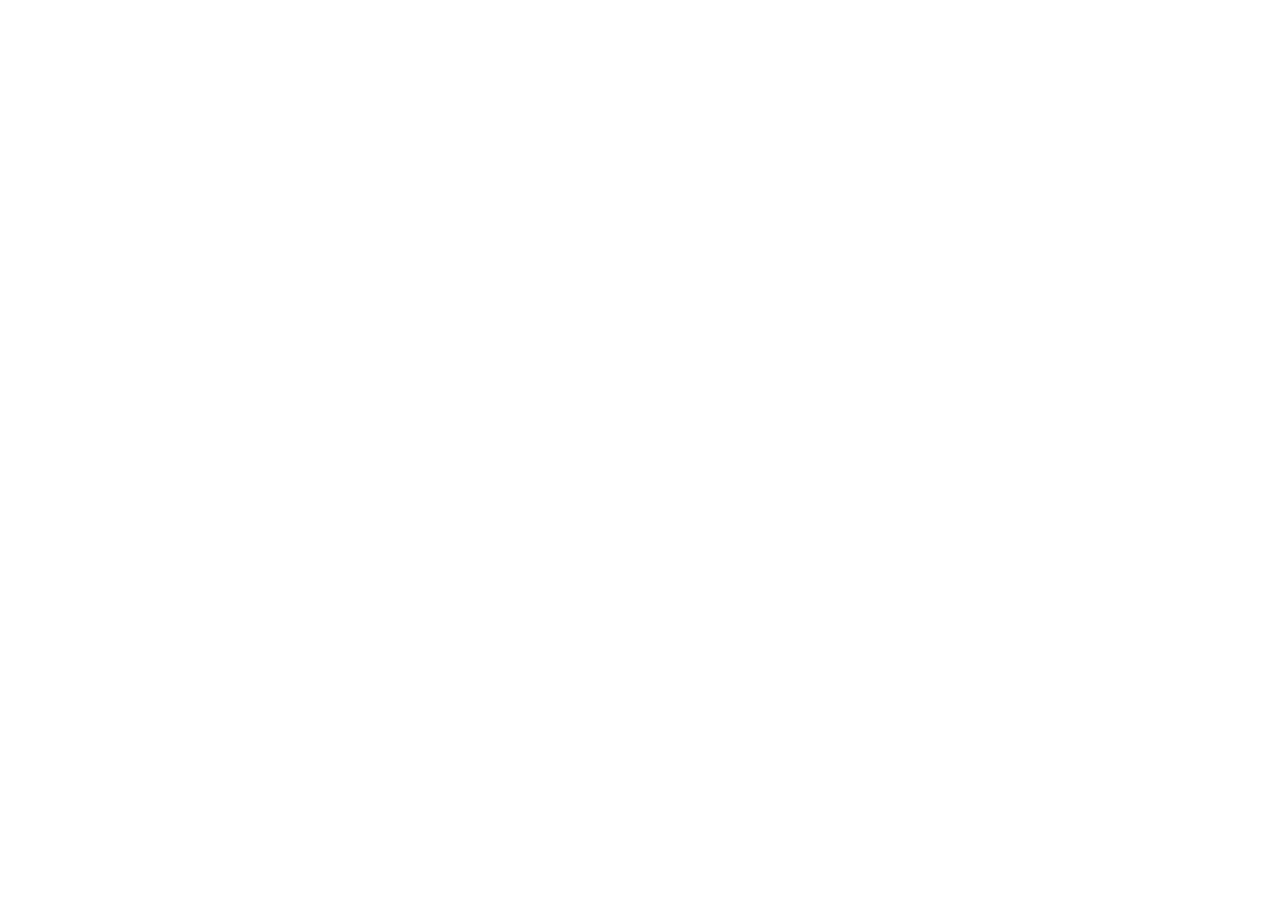
==== index.html @ 81ff63ae "Move frontend files to root for GitHub Pages" ====
<!DOCTYPE html>
<html lang="en">
<head>
  <meta charset="UTF-8" />
  <meta name="viewport" content="width=device-width, initial-scale=1.0" />
  <title>CleanTrack - Ward-Level Waste Pickup Reliability Tracker | Vijayawada</title>
  <meta name="description" content="Geospatial waste monitoring platform correlating municipal schedules, vehicle GPS logs, and geotagged citizen complaints with operator verification workflows in Vijayawada." />
  
  <!-- Modern Typography (Inter) -->
  <link rel="preconnect" href="https://fonts.googleapis.com" />
  <link rel="preconnect" href="https://fonts.gstatic.com" crossorigin />
  <link href="https://fonts.googleapis.com/css2?family=Inter:wght@400;500;600;700;800;900&display=swap" rel="stylesheet" />
  
  <!-- Leaflet CSS (Local first with fallback) -->
  <link rel="stylesheet" href="/static/vendor/leaflet.css" onerror="this.onerror=null;this.href='https://unpkg.com/leaflet@1.9.4/dist/leaflet.css';" />
  
  <!-- CleanTrack Design System (Green & White) -->
  <link rel="stylesheet" href="/static/style.css" />
</head>
<body>
  <!-- Root React Mount Node -->
  <div id="root"></div>

  <!-- Leaflet JS (Local first with CDN fallback) -->
  <script src="/static/vendor/leaflet.js" onerror="this.onerror=null;this.src='https://unpkg.com/leaflet@1.9.4/dist/leaflet.js';"></script>
  
  <!-- React 18 & ReactDOM (Local first with CDN fallback) -->
  <script src="/static/vendor/react.min.js" onerror="this.onerror=null;this.src='https://unpkg.com/react@18/umd/react.production.min.js';"></script>
  <script src="/static/vendor/react-dom.min.js" onerror="this.onerror=null;this.src='https://unpkg.com/react-dom@18/umd/react-dom.production.min.js';"></script>
  
  <!-- Babel Standalone (Local first with CDN fallback) -->
  <script src="/static/vendor/babel.min.js" onerror="this.onerror=null;this.src='https://unpkg.com/@babel/standalone/babel.min.js';"></script>

  <!-- CleanTrack Main React Component -->
  <script type="text/babel" src="/static/app.jsx"></script>
</body>
</html>
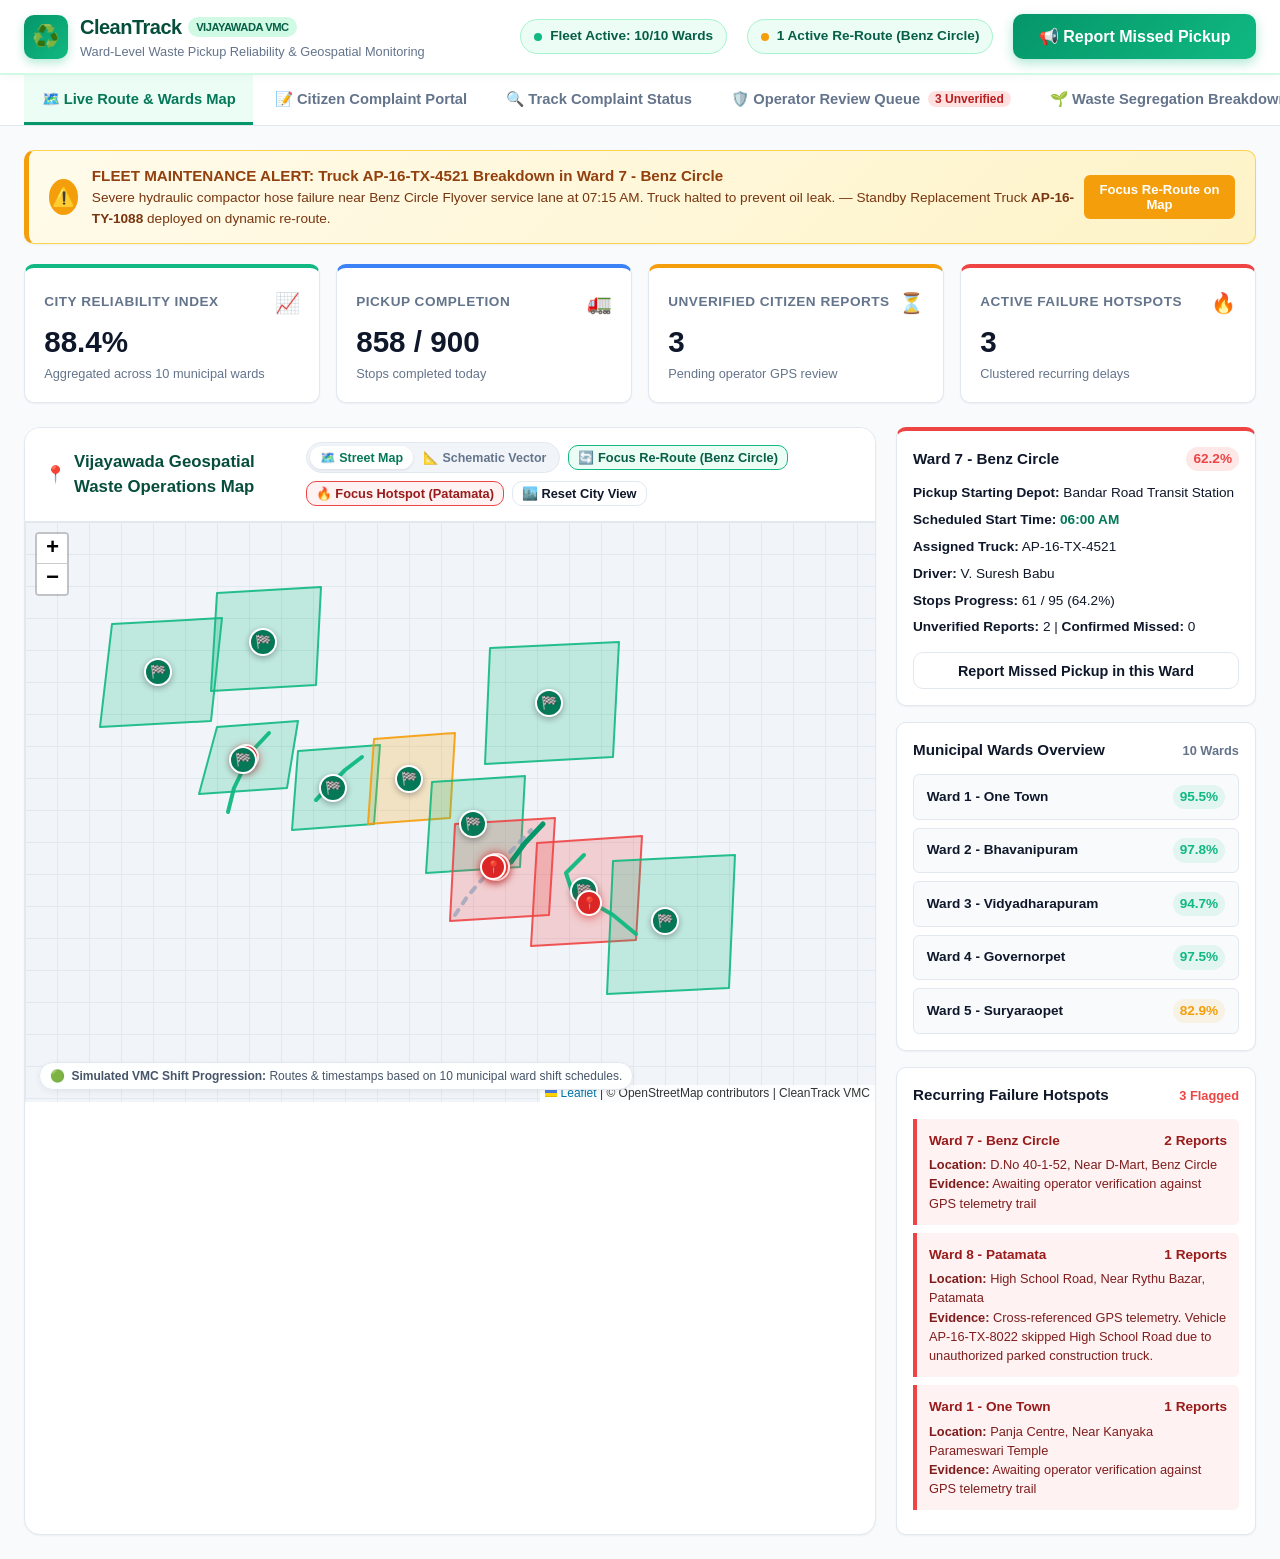
==== commit 22f3f60c: "Update project structure and fix GitHub Pages layout" ====
--- a/index.html
+++ b/index.html
@@ -11,27 +11,27 @@
   <link rel="preconnect" href="https://fonts.gstatic.com" crossorigin />
   <link href="https://fonts.googleapis.com/css2?family=Inter:wght@400;500;600;700;800;900&display=swap" rel="stylesheet" />
   
-  <!-- Leaflet CSS (Local first with fallback) -->
-  <link rel="stylesheet" href="/static/vendor/leaflet.css" onerror="this.onerror=null;this.href='https://unpkg.com/leaflet@1.9.4/dist/leaflet.css';" />
+  <!-- Leaflet CSS -->
+  <link rel="stylesheet" href="./frontend/vendor/leaflet.css" onerror="this.onerror=null;this.href='./vendor/leaflet.css';if(!this.href)this.href='https://unpkg.com/leaflet@1.9.4/dist/leaflet.css';" />
   
-  <!-- CleanTrack Design System (Green & White) -->
-  <link rel="stylesheet" href="/static/style.css" />
+  <!-- CleanTrack Design System (Green & White Theme) -->
+  <link rel="stylesheet" href="./frontend/style.css" onerror="this.onerror=null;this.href='./style.css';" />
 </head>
 <body>
   <!-- Root React Mount Node -->
   <div id="root"></div>
 
-  <!-- Leaflet JS (Local first with CDN fallback) -->
-  <script src="/static/vendor/leaflet.js" onerror="this.onerror=null;this.src='https://unpkg.com/leaflet@1.9.4/dist/leaflet.js';"></script>
+  <!-- Leaflet JS -->
+  <script src="./frontend/vendor/leaflet.js" onerror="this.onerror=null;this.src='./vendor/leaflet.js';if(!this.src)this.src='https://unpkg.com/leaflet@1.9.4/dist/leaflet.js';"></script>
   
-  <!-- React 18 & ReactDOM (Local first with CDN fallback) -->
-  <script src="/static/vendor/react.min.js" onerror="this.onerror=null;this.src='https://unpkg.com/react@18/umd/react.production.min.js';"></script>
-  <script src="/static/vendor/react-dom.min.js" onerror="this.onerror=null;this.src='https://unpkg.com/react-dom@18/umd/react-dom.production.min.js';"></script>
+  <!-- React 18 & ReactDOM -->
+  <script src="./frontend/vendor/react.min.js" onerror="this.onerror=null;this.src='./vendor/react.min.js';if(!this.src)this.src='https://unpkg.com/react@18/umd/react.production.min.js';"></script>
+  <script src="./frontend/vendor/react-dom.min.js" onerror="this.onerror=null;this.src='./vendor/react-dom.min.js';if(!this.src)this.src='https://unpkg.com/react-dom@18/umd/react-dom.production.min.js';"></script>
   
-  <!-- Babel Standalone (Local first with CDN fallback) -->
-  <script src="/static/vendor/babel.min.js" onerror="this.onerror=null;this.src='https://unpkg.com/@babel/standalone/babel.min.js';"></script>
+  <!-- Babel Standalone for JSX interpretation -->
+  <script src="./frontend/vendor/babel.min.js" onerror="this.onerror=null;this.src='./vendor/babel.min.js';if(!this.src)this.src='https://unpkg.com/@babel/standalone/babel.min.js';"></script>
 
   <!-- CleanTrack Main React Component -->
-  <script type="text/babel" src="/static/app.jsx"></script>
+  <script type="text/babel" src="./frontend/app.jsx" onerror="this.onerror=null;this.src='./app.jsx';"></script>
 </body>
 </html>
--- a/style.css
+++ b/style.css
@@ -0,0 +1,998 @@
+/* ==========================================================================
+   CleanTrack: Ward-Level Waste Pickup Reliability Tracker
+   Design System: Fresh Emerald Green (#10B981, #059669, #047857) & Pure White
+   ========================================================================== */
+
+:root {
+  --primary-50: #ecfdf5;
+  --primary-100: #d1fae5;
+  --primary-200: #a7f3d0;
+  --primary-300: #6ee7b7;
+  --primary-400: #34d399;
+  --primary-500: #10b981;
+  --primary-600: #059669;
+  --primary-700: #047857;
+  --primary-800: #065f46;
+  --primary-900: #064e3b;
+  
+  --surface-bg: #f8fafc;
+  --surface-card: #ffffff;
+  --surface-border: #e2e8f0;
+  
+  --text-main: #0f172a;
+  --text-muted: #64748b;
+  --text-sub: #475569;
+  
+  --accent-amber: #f59e0b;
+  --accent-red: #ef4444;
+  --accent-blue: #3b82f6;
+  
+  --shadow-sm: 0 1px 2px 0 rgb(0 0 0 / 0.05);
+  --shadow-md: 0 4px 6px -1px rgb(0 0 0 / 0.08), 0 2px 4px -2px rgb(0 0 0 / 0.05);
+  --shadow-lg: 0 10px 15px -3px rgb(0 0 0 / 0.08), 0 4px 6px -4px rgb(0 0 0 / 0.05);
+  --shadow-emerald: 0 10px 25px -5px rgba(16, 185, 129, 0.25);
+  
+  --radius-sm: 6px;
+  --radius-md: 10px;
+  --radius-lg: 16px;
+  --radius-full: 9999px;
+  
+  --font-sans: 'Inter', -apple-system, BlinkMacSystemFont, 'Segoe UI', Roboto, sans-serif;
+}
+
+* {
+  box-sizing: border-box;
+  margin: 0;
+  padding: 0;
+}
+
+body {
+  font-family: var(--font-sans);
+  background-color: var(--surface-bg);
+  color: var(--text-main);
+  line-height: 1.5;
+  -webkit-font-smoothing: antialiased;
+}
+
+/* App Header */
+.ct-navbar {
+  background: #ffffff;
+  border-bottom: 2px solid var(--primary-100);
+  position: sticky;
+  top: 0;
+  z-index: 1000;
+  box-shadow: 0 2px 8px rgba(0,0,0,0.03);
+}
+
+.ct-navbar-container {
+  max-width: 1400px;
+  margin: 0 auto;
+  padding: 0.75rem 1.5rem;
+  display: flex;
+  justify-content: space-between;
+  align-items: center;
+}
+
+.ct-brand {
+  display: flex;
+  align-items: center;
+  gap: 0.75rem;
+  text-decoration: none;
+}
+
+.ct-logo-badge {
+  background: linear-gradient(135deg, var(--primary-600), var(--primary-500));
+  color: white;
+  width: 44px;
+  height: 44px;
+  border-radius: var(--radius-md);
+  display: flex;
+  align-items: center;
+  justify-content: center;
+  font-size: 1.4rem;
+  box-shadow: 0 4px 10px rgba(16, 185, 129, 0.3);
+}
+
+.ct-brand-title {
+  font-size: 1.25rem;
+  font-weight: 800;
+  color: var(--primary-900);
+  letter-spacing: -0.5px;
+  display: flex;
+  align-items: center;
+  gap: 0.4rem;
+}
+
+.ct-brand-tag {
+  background: var(--primary-100);
+  color: var(--primary-800);
+  font-size: 0.7rem;
+  font-weight: 700;
+  padding: 2px 8px;
+  border-radius: var(--radius-full);
+  text-transform: uppercase;
+}
+
+.ct-brand-sub {
+  font-size: 0.8rem;
+  color: var(--text-muted);
+}
+
+/* Header Live Tickers */
+.ct-header-metrics {
+  display: flex;
+  align-items: center;
+  gap: 1.25rem;
+}
+
+.ct-live-pill {
+  display: flex;
+  align-items: center;
+  gap: 0.5rem;
+  background: var(--primary-50);
+  border: 1px solid var(--primary-200);
+  padding: 0.4rem 0.8rem;
+  border-radius: var(--radius-full);
+  font-size: 0.85rem;
+  font-weight: 600;
+  color: var(--primary-800);
+}
+
+.ct-pulse-dot {
+  width: 8px;
+  height: 8px;
+  background-color: var(--primary-500);
+  border-radius: 50%;
+  box-shadow: 0 0 0 0 rgba(16, 185, 129, 0.7);
+  animation: pulse-ring 1.8s infinite;
+}
+
+.ct-pulse-dot.warning {
+  background-color: var(--accent-amber);
+  box-shadow: 0 0 0 0 rgba(245, 158, 11, 0.7);
+}
+
+@keyframes pulse-ring {
+  0% { transform: scale(0.95); box-shadow: 0 0 0 0 rgba(16, 185, 129, 0.7); }
+  70% { transform: scale(1); box-shadow: 0 0 0 6px rgba(16, 185, 129, 0); }
+  100% { transform: scale(0.95); box-shadow: 0 0 0 0 rgba(16, 185, 129, 0); }
+}
+
+/* Nav Tabs */
+.ct-nav-tabs-wrapper {
+  background: white;
+  border-bottom: 1px solid var(--surface-border);
+}
+
+.ct-nav-tabs {
+  max-width: 1400px;
+  margin: 0 auto;
+  display: flex;
+  gap: 0.25rem;
+  padding: 0 1.5rem;
+  overflow-x: auto;
+}
+
+.ct-tab-btn {
+  background: none;
+  border: none;
+  padding: 0.9rem 1.1rem;
+  font-size: 0.92rem;
+  font-weight: 600;
+  color: var(--text-muted);
+  cursor: pointer;
+  display: flex;
+  align-items: center;
+  gap: 0.5rem;
+  border-bottom: 3px solid transparent;
+  transition: all 0.2s ease;
+  white-space: nowrap;
+}
+
+.ct-tab-btn:hover {
+  color: var(--primary-700);
+  background-color: var(--primary-50);
+}
+
+.ct-tab-btn.active {
+  color: var(--primary-700);
+  border-bottom-color: var(--primary-600);
+  background-color: var(--primary-50);
+}
+
+.ct-tab-badge {
+  background: var(--primary-100);
+  color: var(--primary-800);
+  font-size: 0.75rem;
+  padding: 1px 7px;
+  border-radius: var(--radius-full);
+}
+
+.ct-tab-badge.alert {
+  background: #fee2e2;
+  color: #b91c1c;
+}
+
+/* Main Container */
+.ct-main-content {
+  max-width: 1400px;
+  margin: 1.5rem auto;
+  padding: 0 1.5rem;
+}
+
+/* Maintenance Emergency Banner */
+.ct-maintenance-banner {
+  background: linear-gradient(135deg, #fffbeb, #fef3c7);
+  border: 1px solid #fcd34d;
+  border-left: 5px solid #f59e0b;
+  border-radius: var(--radius-md);
+  padding: 0.9rem 1.25rem;
+  margin-bottom: 1.25rem;
+  display: flex;
+  align-items: center;
+  justify-content: space-between;
+  box-shadow: var(--shadow-sm);
+}
+
+.ct-banner-left {
+  display: flex;
+  align-items: center;
+  gap: 0.85rem;
+}
+
+.ct-banner-icon {
+  width: 36px;
+  height: 36px;
+  border-radius: 50%;
+  background: #f59e0b;
+  color: white;
+  display: flex;
+  align-items: center;
+  justify-content: center;
+  font-size: 1.2rem;
+}
+
+.ct-banner-title {
+  font-size: 0.95rem;
+  font-weight: 700;
+  color: #92400e;
+}
+
+.ct-banner-desc {
+  font-size: 0.85rem;
+  color: #78350f;
+}
+
+.ct-banner-action-btn {
+  background: #f59e0b;
+  color: white;
+  border: none;
+  padding: 0.45rem 0.9rem;
+  font-size: 0.82rem;
+  font-weight: 700;
+  border-radius: var(--radius-sm);
+  cursor: pointer;
+}
+
+.ct-banner-action-btn:hover {
+  background: #d97706;
+}
+
+/* Stats Cards Grid */
+.ct-stats-grid {
+  display: grid;
+  grid-template-columns: repeat(auto-fit, minmax(220px, 1fr));
+  gap: 1rem;
+  margin-bottom: 1.5rem;
+}
+
+.ct-stat-card {
+  background: var(--surface-card);
+  border: 1px solid var(--surface-border);
+  border-radius: var(--radius-md);
+  padding: 1.2rem;
+  box-shadow: var(--shadow-sm);
+  transition: transform 0.2s, box-shadow 0.2s;
+}
+
+.ct-stat-card:hover {
+  transform: translateY(-2px);
+  box-shadow: var(--shadow-md);
+}
+
+.ct-stat-card.emerald {
+  border-top: 4px solid var(--primary-500);
+}
+
+.ct-stat-card.blue {
+  border-top: 4px solid var(--accent-blue);
+}
+
+.ct-stat-card.amber {
+  border-top: 4px solid var(--accent-amber);
+}
+
+.ct-stat-card.red {
+  border-top: 4px solid var(--accent-red);
+}
+
+.ct-stat-header {
+  display: flex;
+  justify-content: space-between;
+  align-items: center;
+  margin-bottom: 0.5rem;
+}
+
+.ct-stat-label {
+  font-size: 0.85rem;
+  font-weight: 600;
+  color: var(--text-muted);
+  text-transform: uppercase;
+  letter-spacing: 0.5px;
+}
+
+.ct-stat-icon {
+  font-size: 1.25rem;
+}
+
+.ct-stat-val {
+  font-size: 1.85rem;
+  font-weight: 800;
+  color: var(--text-main);
+  line-height: 1.1;
+}
+
+.ct-stat-sub {
+  font-size: 0.8rem;
+  color: var(--text-muted);
+  margin-top: 0.35rem;
+}
+
+/* Map Section */
+.ct-map-layout {
+  display: grid;
+  grid-template-columns: 1fr 360px;
+  gap: 1.25rem;
+  margin-bottom: 1.5rem;
+}
+
+@media (max-width: 1024px) {
+  .ct-map-layout {
+    grid-template-columns: 1fr;
+  }
+}
+
+.ct-map-card {
+  background: white;
+  border: 1px solid var(--surface-border);
+  border-radius: var(--radius-lg);
+  overflow: hidden;
+  box-shadow: var(--shadow-sm);
+  position: relative;
+}
+
+.ct-map-header {
+  padding: 0.9rem 1.25rem;
+  background: white;
+  border-bottom: 1px solid var(--surface-border);
+  display: flex;
+  justify-content: space-between;
+  align-items: center;
+}
+
+.ct-map-title {
+  font-size: 1.05rem;
+  font-weight: 700;
+  color: var(--primary-900);
+  display: flex;
+  align-items: center;
+  gap: 0.5rem;
+}
+
+.ct-map-legend {
+  display: flex;
+  gap: 1rem;
+  font-size: 0.8rem;
+  font-weight: 600;
+}
+
+.ct-legend-item {
+  display: flex;
+  align-items: center;
+  gap: 0.35rem;
+}
+
+.ct-legend-color {
+  width: 12px;
+  height: 12px;
+  border-radius: 3px;
+}
+
+#leaflet-map {
+  height: 580px;
+  width: 100%;
+  z-index: 10;
+  background-color: #f1f5f9;
+  background-image: 
+    linear-gradient(#e2e8f0 1px, transparent 1px),
+    linear-gradient(to right, #e2e8f0 1px, #f1f5f9 1px);
+  background-size: 32px 32px;
+  position: relative;
+}
+
+/* Fallback & Vector Schematic Map */
+.ct-schematic-wrapper {
+  height: 580px;
+  width: 100%;
+  background: #f8fafc;
+  background-image: 
+    radial-gradient(#cbd5e1 1.2px, transparent 1.2px),
+    linear-gradient(to bottom, rgba(241, 245, 249, 0.9), rgba(248, 250, 252, 0.95));
+  background-size: 28px 28px, 100% 100%;
+  position: relative;
+  overflow: hidden;
+  display: flex;
+  flex-direction: column;
+}
+
+.ct-schematic-svg {
+  width: 100%;
+  height: 100%;
+  filter: drop-shadow(0 4px 12px rgba(0, 0, 0, 0.05));
+}
+
+.ct-schematic-ward {
+  transition: all 0.25s ease;
+  cursor: pointer;
+}
+
+.ct-schematic-ward:hover {
+  filter: brightness(1.08) drop-shadow(0 4px 8px rgba(16, 185, 129, 0.3));
+  stroke-width: 3.5px;
+}
+
+.ct-schematic-ward.selected {
+  stroke-width: 4px;
+  stroke: #064e3b;
+  filter: drop-shadow(0 0 12px rgba(5, 150, 105, 0.5));
+}
+
+.ct-schematic-road {
+  stroke: #cbd5e1;
+  stroke-width: 3;
+  stroke-linecap: round;
+  fill: none;
+}
+
+.ct-schematic-arterial {
+  stroke: #94a3b8;
+  stroke-width: 5;
+  stroke-linecap: round;
+  fill: none;
+}
+
+.ct-schematic-river {
+  fill: none;
+  stroke: #93c5fd;
+  stroke-width: 38;
+  stroke-linecap: round;
+  stroke-linejoin: round;
+  opacity: 0.85;
+}
+
+.ct-schematic-river-inner {
+  fill: none;
+  stroke: #60a5fa;
+  stroke-width: 24;
+  stroke-linecap: round;
+  stroke-linejoin: round;
+  opacity: 0.9;
+}
+
+.ct-schematic-barrage {
+  stroke: #475569;
+  stroke-width: 6;
+  stroke-dasharray: 4, 3;
+}
+
+.ct-route-normal {
+  stroke: #10b981;
+  stroke-width: 4;
+  fill: none;
+  stroke-linecap: round;
+}
+
+.ct-route-broken {
+  stroke: #f43f5e;
+  stroke-width: 4;
+  stroke-dasharray: 6, 6;
+  fill: none;
+  opacity: 0.75;
+}
+
+.ct-route-active {
+  stroke: #059669;
+  stroke-width: 5;
+  fill: none;
+  stroke-linecap: round;
+  animation: dash-flow 1.5s linear infinite;
+}
+
+@keyframes dash-flow {
+  0% { stroke-dashoffset: 24; }
+  100% { stroke-dashoffset: 0; }
+}
+
+/* Map Disclaimer & Mode Pills */
+.ct-map-banner-sim {
+  position: absolute;
+  bottom: 12px;
+  left: 14px;
+  background: rgba(255, 255, 255, 0.92);
+  backdrop-filter: blur(4px);
+  border: 1px solid var(--surface-border);
+  padding: 4px 10px;
+  border-radius: var(--radius-full);
+  font-size: 0.75rem;
+  color: var(--text-sub);
+  display: flex;
+  align-items: center;
+  gap: 0.4rem;
+  box-shadow: 0 2px 6px rgba(0, 0, 0, 0.06);
+  z-index: 100;
+}
+
+.ct-map-view-pills {
+  display: flex;
+  background: #f1f5f9;
+  padding: 3px;
+  border-radius: var(--radius-full);
+  border: 1px solid var(--surface-border);
+}
+
+.ct-mode-btn {
+  border: none;
+  background: none;
+  padding: 4px 10px;
+  font-size: 0.78rem;
+  font-weight: 700;
+  color: var(--text-muted);
+  border-radius: var(--radius-full);
+  cursor: pointer;
+  transition: all 0.15s ease;
+}
+
+.ct-mode-btn.active {
+  background: white;
+  color: var(--primary-700);
+  box-shadow: 0 1px 3px rgba(0, 0, 0, 0.1);
+}
+
+/* Map Sidebar */
+.ct-map-sidebar {
+  display: flex;
+  flex-direction: column;
+  gap: 1rem;
+}
+
+.ct-side-card {
+  background: white;
+  border: 1px solid var(--surface-border);
+  border-radius: var(--radius-md);
+  padding: 1rem;
+  box-shadow: var(--shadow-sm);
+}
+
+.ct-side-title {
+  font-size: 0.95rem;
+  font-weight: 700;
+  color: var(--text-main);
+  margin-bottom: 0.75rem;
+  display: flex;
+  align-items: center;
+  justify-content: space-between;
+}
+
+.ct-ward-list {
+  max-height: 260px;
+  overflow-y: auto;
+  display: flex;
+  flex-direction: column;
+  gap: 0.5rem;
+}
+
+.ct-ward-item {
+  padding: 0.6rem 0.8rem;
+  background: var(--surface-bg);
+  border: 1px solid var(--surface-border);
+  border-radius: var(--radius-sm);
+  cursor: pointer;
+  transition: all 0.15s;
+  display: flex;
+  justify-content: space-between;
+  align-items: center;
+}
+
+.ct-ward-item:hover, .ct-ward-item.selected {
+  border-color: var(--primary-500);
+  background: var(--primary-50);
+}
+
+.ct-ward-name {
+  font-size: 0.85rem;
+  font-weight: 600;
+}
+
+.ct-ward-score {
+  font-size: 0.85rem;
+  font-weight: 800;
+  padding: 2px 7px;
+  border-radius: var(--radius-full);
+}
+
+/* Hotspot List */
+.ct-hotspot-item {
+  padding: 0.75rem;
+  border-left: 4px solid var(--accent-red);
+  background: #fef2f2;
+  border-radius: 0 var(--radius-sm) var(--radius-sm) 0;
+  margin-bottom: 0.5rem;
+}
+
+.ct-hotspot-header {
+  display: flex;
+  justify-content: space-between;
+  font-size: 0.85rem;
+  font-weight: 700;
+  color: #991b1b;
+}
+
+.ct-hotspot-body {
+  font-size: 0.8rem;
+  color: #7f1d1d;
+  margin-top: 0.25rem;
+}
+
+/* Forms & Inputs */
+.ct-form-card {
+  background: white;
+  border: 1px solid var(--surface-border);
+  border-radius: var(--radius-lg);
+  padding: 2rem;
+  max-width: 780px;
+  margin: 0 auto;
+  box-shadow: var(--shadow-md);
+}
+
+.ct-form-header {
+  margin-bottom: 1.5rem;
+  text-align: center;
+}
+
+.ct-form-title {
+  font-size: 1.6rem;
+  font-weight: 800;
+  color: var(--primary-900);
+}
+
+.ct-form-sub {
+  color: var(--text-muted);
+  font-size: 0.95rem;
+  margin-top: 0.35rem;
+}
+
+.ct-form-grid {
+  display: grid;
+  grid-template-columns: 1fr 1fr;
+  gap: 1.25rem;
+}
+
+@media (max-width: 640px) {
+  .ct-form-grid {
+    grid-template-columns: 1fr;
+  }
+}
+
+.ct-form-group {
+  display: flex;
+  flex-direction: column;
+  gap: 0.4rem;
+}
+
+.ct-form-group.full-width {
+  grid-column: 1 / -1;
+}
+
+.ct-label {
+  font-size: 0.88rem;
+  font-weight: 600;
+  color: var(--text-main);
+}
+
+.ct-input, .ct-select, .ct-textarea {
+  font-family: inherit;
+  font-size: 0.92rem;
+  padding: 0.65rem 0.9rem;
+  border: 1.5px solid var(--surface-border);
+  border-radius: var(--radius-sm);
+  background: white;
+  transition: border-color 0.2s, box-shadow 0.2s;
+}
+
+.ct-input:focus, .ct-select:focus, .ct-textarea:focus {
+  outline: none;
+  border-color: var(--primary-500);
+  box-shadow: 0 0 0 3px rgba(16, 185, 129, 0.15);
+}
+
+.ct-btn-primary {
+  background: linear-gradient(135deg, var(--primary-600), var(--primary-500));
+  color: white;
+  border: none;
+  padding: 0.8rem 1.6rem;
+  font-size: 1rem;
+  font-weight: 700;
+  border-radius: var(--radius-md);
+  cursor: pointer;
+  display: inline-flex;
+  align-items: center;
+  justify-content: center;
+  gap: 0.5rem;
+  box-shadow: 0 4px 12px rgba(16, 185, 129, 0.35);
+  transition: all 0.2s;
+}
+
+.ct-btn-primary:hover {
+  background: linear-gradient(135deg, var(--primary-700), var(--primary-600));
+  transform: translateY(-1px);
+  box-shadow: 0 6px 16px rgba(16, 185, 129, 0.45);
+}
+
+.ct-btn-secondary {
+  background: white;
+  border: 1.5px solid var(--surface-border);
+  color: var(--text-main);
+  padding: 0.6rem 1.2rem;
+  font-size: 0.9rem;
+  font-weight: 600;
+  border-radius: var(--radius-md);
+  cursor: pointer;
+  display: inline-flex;
+  align-items: center;
+  gap: 0.4rem;
+  transition: all 0.15s;
+}
+
+.ct-btn-secondary:hover {
+  background: var(--surface-bg);
+  border-color: var(--primary-300);
+}
+
+/* Status Chips */
+.ct-chip {
+  display: inline-flex;
+  align-items: center;
+  gap: 0.35rem;
+  padding: 3px 10px;
+  border-radius: var(--radius-full);
+  font-size: 0.78rem;
+  font-weight: 700;
+  text-transform: uppercase;
+  letter-spacing: 0.4px;
+}
+
+.ct-chip.unverified {
+  background: #fef3c7;
+  color: #92400e;
+  border: 1px solid #fde68a;
+}
+
+.ct-chip.verified-missed {
+  background: #fee2e2;
+  color: #991b1b;
+  border: 1px solid #fecaca;
+}
+
+.ct-chip.duplicate {
+  background: #f1f5f9;
+  color: #475569;
+  border: 1px solid #e2e8f0;
+}
+
+.ct-chip.resolved {
+  background: #d1fae5;
+  color: #065f46;
+  border: 1px solid #a7f3d0;
+}
+
+.ct-chip.rejected {
+  background: #f3f4f6;
+  color: #374151;
+  border: 1px solid #d1d5db;
+}
+
+/* Timeline */
+.ct-timeline {
+  display: flex;
+  flex-direction: column;
+  gap: 1.25rem;
+  margin-top: 1.5rem;
+  position: relative;
+  padding-left: 2rem;
+}
+
+.ct-timeline::before {
+  content: '';
+  position: absolute;
+  left: 11px;
+  top: 6px;
+  bottom: 6px;
+  width: 2px;
+  background: var(--surface-border);
+}
+
+.ct-timeline-item {
+  position: relative;
+}
+
+.ct-timeline-dot {
+  position: absolute;
+  left: -2rem;
+  top: 2px;
+  width: 24px;
+  height: 24px;
+  border-radius: 50%;
+  background: white;
+  border: 2px solid var(--surface-border);
+  display: flex;
+  align-items: center;
+  justify-content: center;
+  font-size: 0.75rem;
+}
+
+.ct-timeline-dot.done {
+  border-color: var(--primary-600);
+  background: var(--primary-600);
+  color: white;
+}
+
+.ct-timeline-content {
+  background: var(--surface-bg);
+  border: 1px solid var(--surface-border);
+  padding: 0.85rem 1.1rem;
+  border-radius: var(--radius-md);
+}
+
+/* Waste Segregation Breakdown */
+.ct-waste-hero {
+  background: white;
+  border: 1px solid var(--surface-border);
+  border-radius: var(--radius-lg);
+  padding: 1.5rem;
+  margin-bottom: 1.5rem;
+  box-shadow: var(--shadow-sm);
+}
+
+.ct-waste-bar-wrapper {
+  margin-top: 1rem;
+}
+
+.ct-waste-multi-bar {
+  height: 28px;
+  border-radius: var(--radius-full);
+  display: flex;
+  overflow: hidden;
+  box-shadow: inset 0 2px 4px rgba(0,0,0,0.06);
+}
+
+.ct-bar-segment {
+  height: 100%;
+  display: flex;
+  align-items: center;
+  justify-content: center;
+  color: white;
+  font-size: 0.75rem;
+  font-weight: 700;
+  transition: width 0.5s ease;
+}
+
+.ct-bar-segment.organic {
+  background: linear-gradient(135deg, #10b981, #059669);
+}
+
+.ct-bar-segment.recyclable {
+  background: linear-gradient(135deg, #3b82f6, #2563eb);
+}
+
+.ct-bar-segment.landfill {
+  background: linear-gradient(135deg, #64748b, #475569);
+}
+
+/* Data Table */
+.ct-table-card {
+  background: white;
+  border: 1px solid var(--surface-border);
+  border-radius: var(--radius-lg);
+  overflow: hidden;
+  box-shadow: var(--shadow-sm);
+}
+
+.ct-table {
+  width: 100%;
+  border-collapse: collapse;
+  text-align: left;
+}
+
+.ct-table th {
+  background: #f8fafc;
+  padding: 0.85rem 1.1rem;
+  font-size: 0.82rem;
+  font-weight: 700;
+  color: var(--text-muted);
+  text-transform: uppercase;
+  letter-spacing: 0.5px;
+  border-bottom: 1px solid var(--surface-border);
+}
+
+.ct-table td {
+  padding: 0.9rem 1.1rem;
+  font-size: 0.9rem;
+  color: var(--text-main);
+  border-bottom: 1px solid var(--surface-border);
+  vertical-align: middle;
+}
+
+.ct-table tr:hover {
+  background-color: #f1fbf7;
+}
+
+/* Modal Popup */
+.ct-modal-backdrop {
+  position: fixed;
+  inset: 0;
+  background: rgba(15, 23, 42, 0.6);
+  backdrop-filter: blur(4px);
+  display: flex;
+  align-items: center;
+  justify-content: center;
+  z-index: 2000;
+  padding: 1.5rem;
+}
+
+.ct-modal {
+  background: white;
+  border-radius: var(--radius-lg);
+  width: 100%;
+  max-width: 640px;
+  box-shadow: var(--shadow-lg);
+  overflow: hidden;
+  animation: modal-pop 0.2s cubic-bezier(0.16, 1, 0.3, 1);
+}
+
+@keyframes modal-pop {
+  0% { transform: scale(0.95); opacity: 0; }
+  100% { transform: scale(1); opacity: 1; }
+}
+
+.ct-modal-header {
+  padding: 1.25rem 1.5rem;
+  border-bottom: 1px solid var(--surface-border);
+  display: flex;
+  justify-content: space-between;
+  align-items: center;
+}
+
+.ct-modal-body {
+  padding: 1.5rem;
+  max-height: 80vh;
+  overflow-y: auto;
+}
+
+.ct-modal-footer {
+  padding: 1rem 1.5rem;
+  background: #f8fafc;
+  border-top: 1px solid var(--surface-border);
+  display: flex;
+  justify-content: flex-end;
+  gap: 0.75rem;
+}
